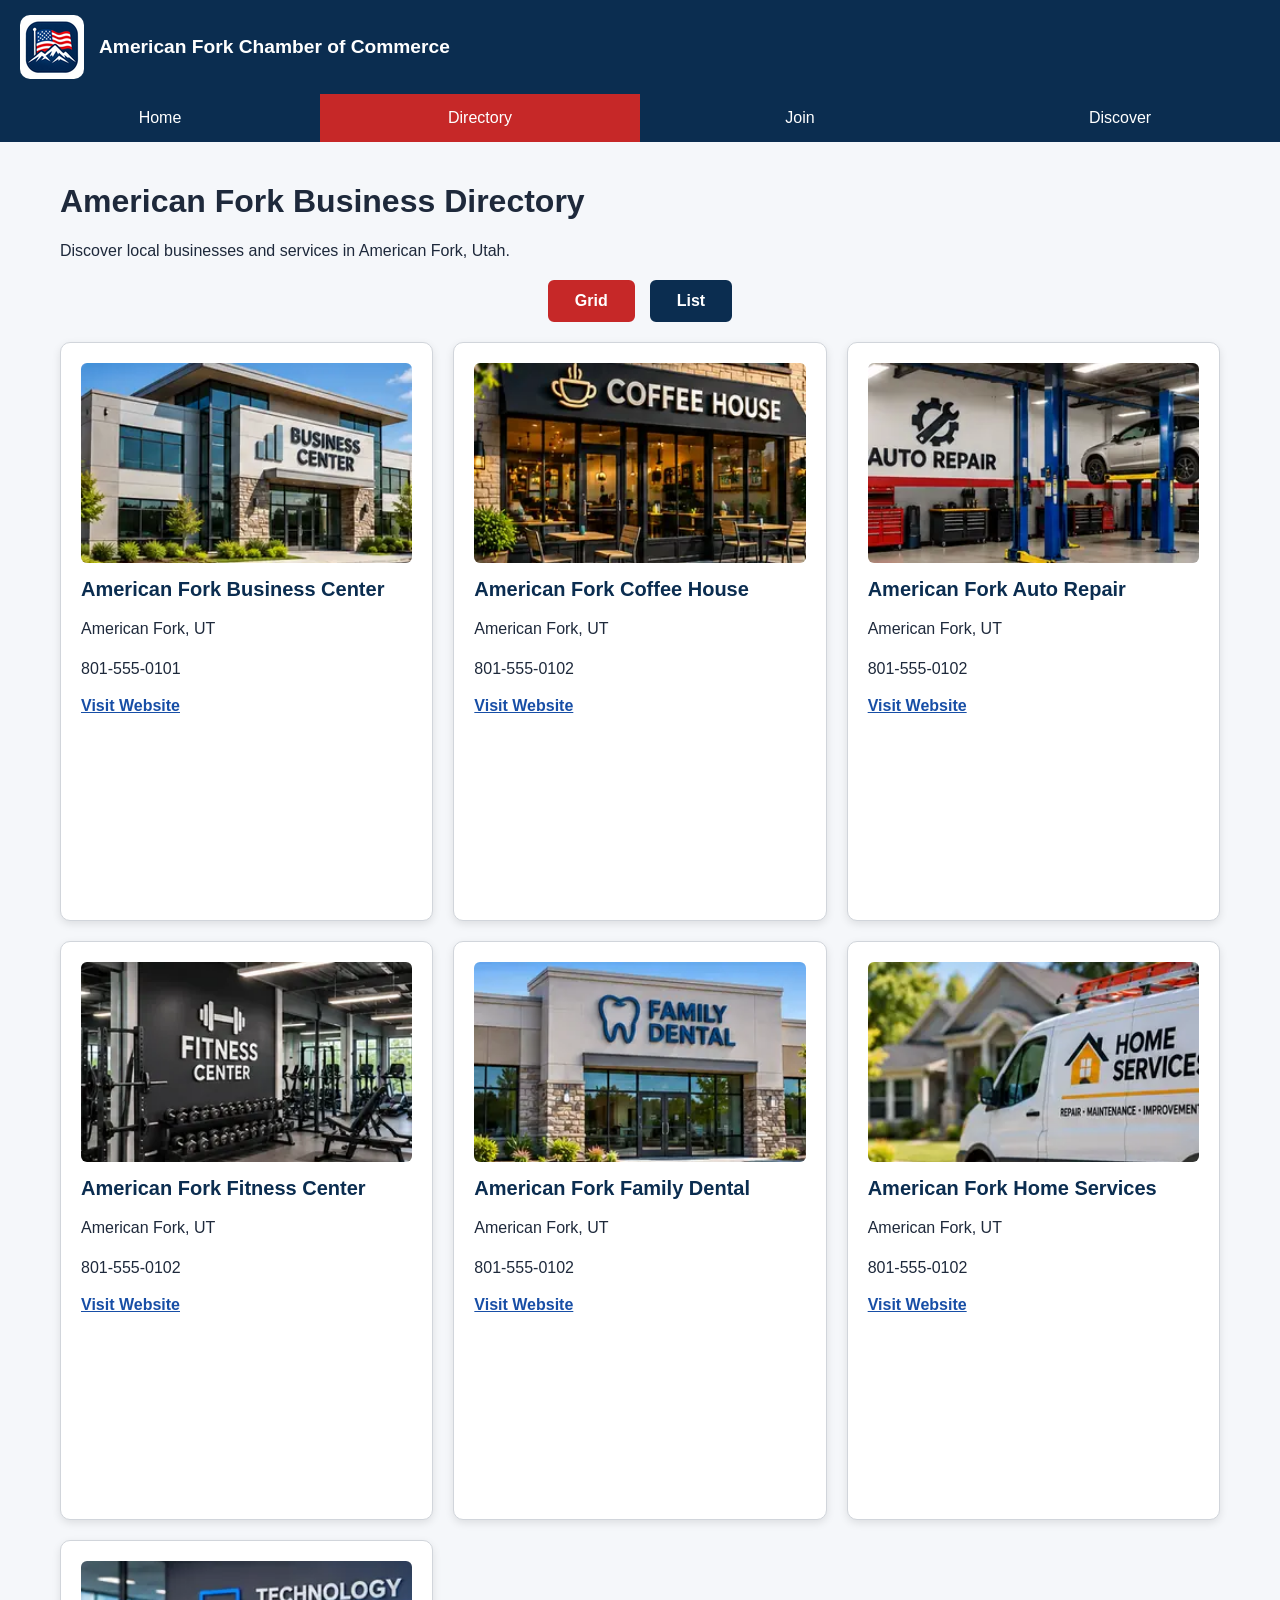
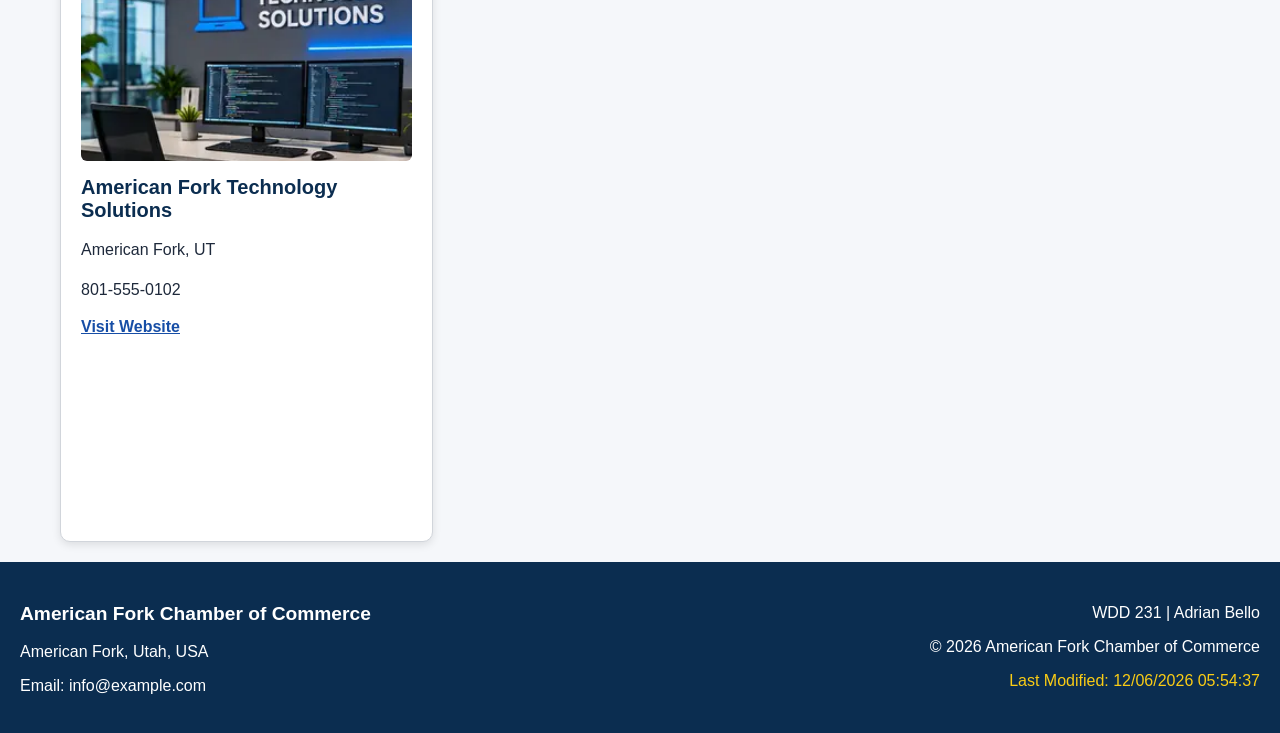
==== chamber/directory.html @ 8da2272c "Complete W02 Chamber Directory Page" ====
<!DOCTYPE html>
<html lang="en">
<head>
    <meta charset="UTF-8">
    <meta name="viewport" content="width=device-width, initial-scale=1.0">
    <title>American Fork Chamber of Commerce | Directory</title>
    <meta name="description" content="Explore local businesses, services, and contact information in American Fork, Utah.">
    <meta name="author" content="Adrian Bello">
    <meta property="og:title" content="American Fork Chamber of Commerce | Directory">
    <meta property="og:description" content="Discover local businesses and services in American Fork, Utah.">
    <meta property="og:url" content="https://belloadrian778.github.io/wdd231/chamber/directory.html">
    <meta property="og:image" content="https://belloadrian778.github.io/wdd231/chamber/images/american-fork.webp">
    <link rel="icon" href="images/favicon.png" type="image/png">
    <script src="scripts/directory.js" defer></script>
    <link rel="stylesheet" href="styles/normalize.css">
    <link rel="stylesheet" href="styles/small.css">
    <link rel="stylesheet" href="styles/larger.css" media="(min-width: 768px)">
    
</head>
<body>
    <header>
    <img src="images/favicon.png" alt="American Fork Chamber of Commerce logo" width="64" height="64">
    <span>American Fork Chamber of Commerce</span>
</header>

<button id="menu-button" type="button"
        aria-label="Toggle navigation menu"
        aria-expanded="false"
        aria-controls="main-nav">
    ☰
</button>

<nav id="main-nav">
    <ul>
        <li><a href="index.html">Home</a></li>
        <li><a href="directory.html" aria-current="page">Directory</a></li>
        <li><a href="join.html">Join</a></li>
        <li><a href="discover.html">Discover</a></li>
    </ul>
</nav>

<main>
    <h1>American Fork Business Directory</h1>
    <p>Discover local businesses and services in American Fork, Utah.</p>
    <div class="view-buttons">
        <button id="grid" class="active" type="button" aria-label="Grid view">
            Grid
        </button>
        <button id="list" type="button" aria-label="List view">
            List
        </button>
    </div>
    <section id="members" class="grid">
    </section>
</main>

<footer>
    <div class="footer-contact">
        <h2>American Fork Chamber of Commerce</h2>
        <p>American Fork, Utah, USA</p>
        <p>Email: info@example.com</p>
    </div>

    <div class="footer-info">
        <p>WDD 231 | Adrian Bello</p>
        <p>&copy; <span id="currentyear"></span> American Fork Chamber of Commerce</p>
        <p id="lastModified"></p>
    </div>
</footer>

</body>
</html>
---- chamber/styles/small.css ----
:root {
    --primary-color: #0b2d50;
    --secondary-color: #c62828;
    --background-color: #f5f7fa;
    --text-color: #1e293b;
    --white: #ffffff;
}

body {
    font-family: Arial, Helvetica, sans-serif;
    margin: 0;
    background-color: var(--background-color);
    color: var(--text-color);
}

header {
    display: flex;
    align-items: center;
    gap: 15px;
    padding: 15px 20px;
    background-color: var(--primary-color);
    color: var(--white);
}

header img {
    width: 64px;
    height: 64px;
    border-radius: 10px;
}

header span {
    font-size: 1.2rem;
    font-weight: bold;
}

nav {
    background-color: var(--primary-color);
}

nav ul {
    list-style: none;
    padding: 0;
    margin: 0;
}

nav a {
    display: block;
    color: var(--white);
    text-decoration: none;
    padding: 15px 20px;
    text-align: center;
}

nav a:hover,
nav a[aria-current="page"] {
    background-color: var(--secondary-color);
}

#menu-button {
    display: block;
    width: 100%;
    padding: 12px;
    background-color: var(--primary-color);
    color: var(--white);
    border: none;
    font-size: 1.5rem;
    cursor: pointer;
}

#main-nav {
    display: none;
}

#main-nav.open {
    display: block;
}

main {
    max-width: 1200px;
    margin: 0 auto;
    padding: 20px;
}

#members {
    margin-top: 20px;
    min-height: 1800px;
}

#members.grid {
    display: grid;
    grid-template-columns: 1fr;
    gap: 20px;
}

.member-card {
    background-color: var(--white);
    border: 1px solid #d1d5db;
    border-radius: 10px;
    padding: 20px;
    box-shadow: 0 3px 8px rgba(0, 0, 0, 0.1);
    overflow: hidden;
}

.member-card img {
    display: block;
    width: 100%;
    aspect-ratio: 3 / 2;
    object-fit: cover;
    border-radius: 6px;
}

.member-card h2 {
    color: var(--primary-color);
    font-size: 1.25rem;
    margin: 15px 0;
}

.member-card p {
    line-height: 1.5;
}

.member-card a {
    color: #174ea6;
    font-weight: bold;
}

.view-buttons {
    display: flex;
    justify-content: center;
    gap: 15px;
    margin: 20px 0;
}

.view-buttons button {
    padding: 10px 25px;
    background-color: var(--primary-color);
    color: var(--white);
    border: 2px solid var(--primary-color);
    border-radius: 6px;
    font-size: 1rem;
    font-weight: bold;
    cursor: pointer;
}

.view-buttons button:hover {
    background-color: var(--secondary-color);
    border-color: var(--secondary-color);
}

.view-buttons button:focus-visible {
    outline: 3px solid var(--secondary-color);
    outline-offset: 3px;
}

#members.list {
    display: flex;
    flex-direction: column;
    gap: 10px;
}

#members.list .member-card {
    display: block;
    padding: 15px;
    box-shadow: none;
    border-radius: 4px;
}

#members.list .member-card:nth-child(even) {
    background-color: #e2e8f0;
}

#members.list .member-card img {
    display: none;
}

#members.list .member-card h2 {
    font-size: 1rem;
    margin: 5px 0;
}

.view-buttons button.active {
    background-color: var(--secondary-color);
    border-color: var(--secondary-color);
}

footer {
    background-color: var(--primary-color);
    color: var(--white);
    padding: 25px 20px;
    text-align: center;
}

footer h2 {
    font-size: 1.2rem;
    margin-bottom: 15px;
}

footer p {
    margin: 10px 0;
    line-height: 1.5;
}

.footer-info {
    margin-top: 20px;
    padding-top: 15px;
    border-top: 1px solid #94a3b8;
}

#lastModified {
    color: #facc15;
}
---- chamber/styles/larger.css ----
#menu-button {
    display: none;
}

#main-nav,
#main-nav.open {
    display: block;
}

#main-nav ul {
    display: flex;
    justify-content: center;
}

#main-nav li {
    flex: 1;
}

#main-nav a {
    text-align: center;
}

#members.grid {
    grid-template-columns: repeat(2, minmax(0, 1fr));
}

@media (min-width: 1024px) {
    #members.grid {
        grid-template-columns: repeat(3, minmax(0, 1fr));
    }
}

footer {
    display: flex;
    justify-content: space-between;
    align-items: center;
    gap: 30px;
    text-align: left;
}

.footer-contact,
.footer-info {
    flex: 1;
}

.footer-info {
    margin-top: 0;
    padding-top: 0;
    border-top: none;
    text-align: right;
}
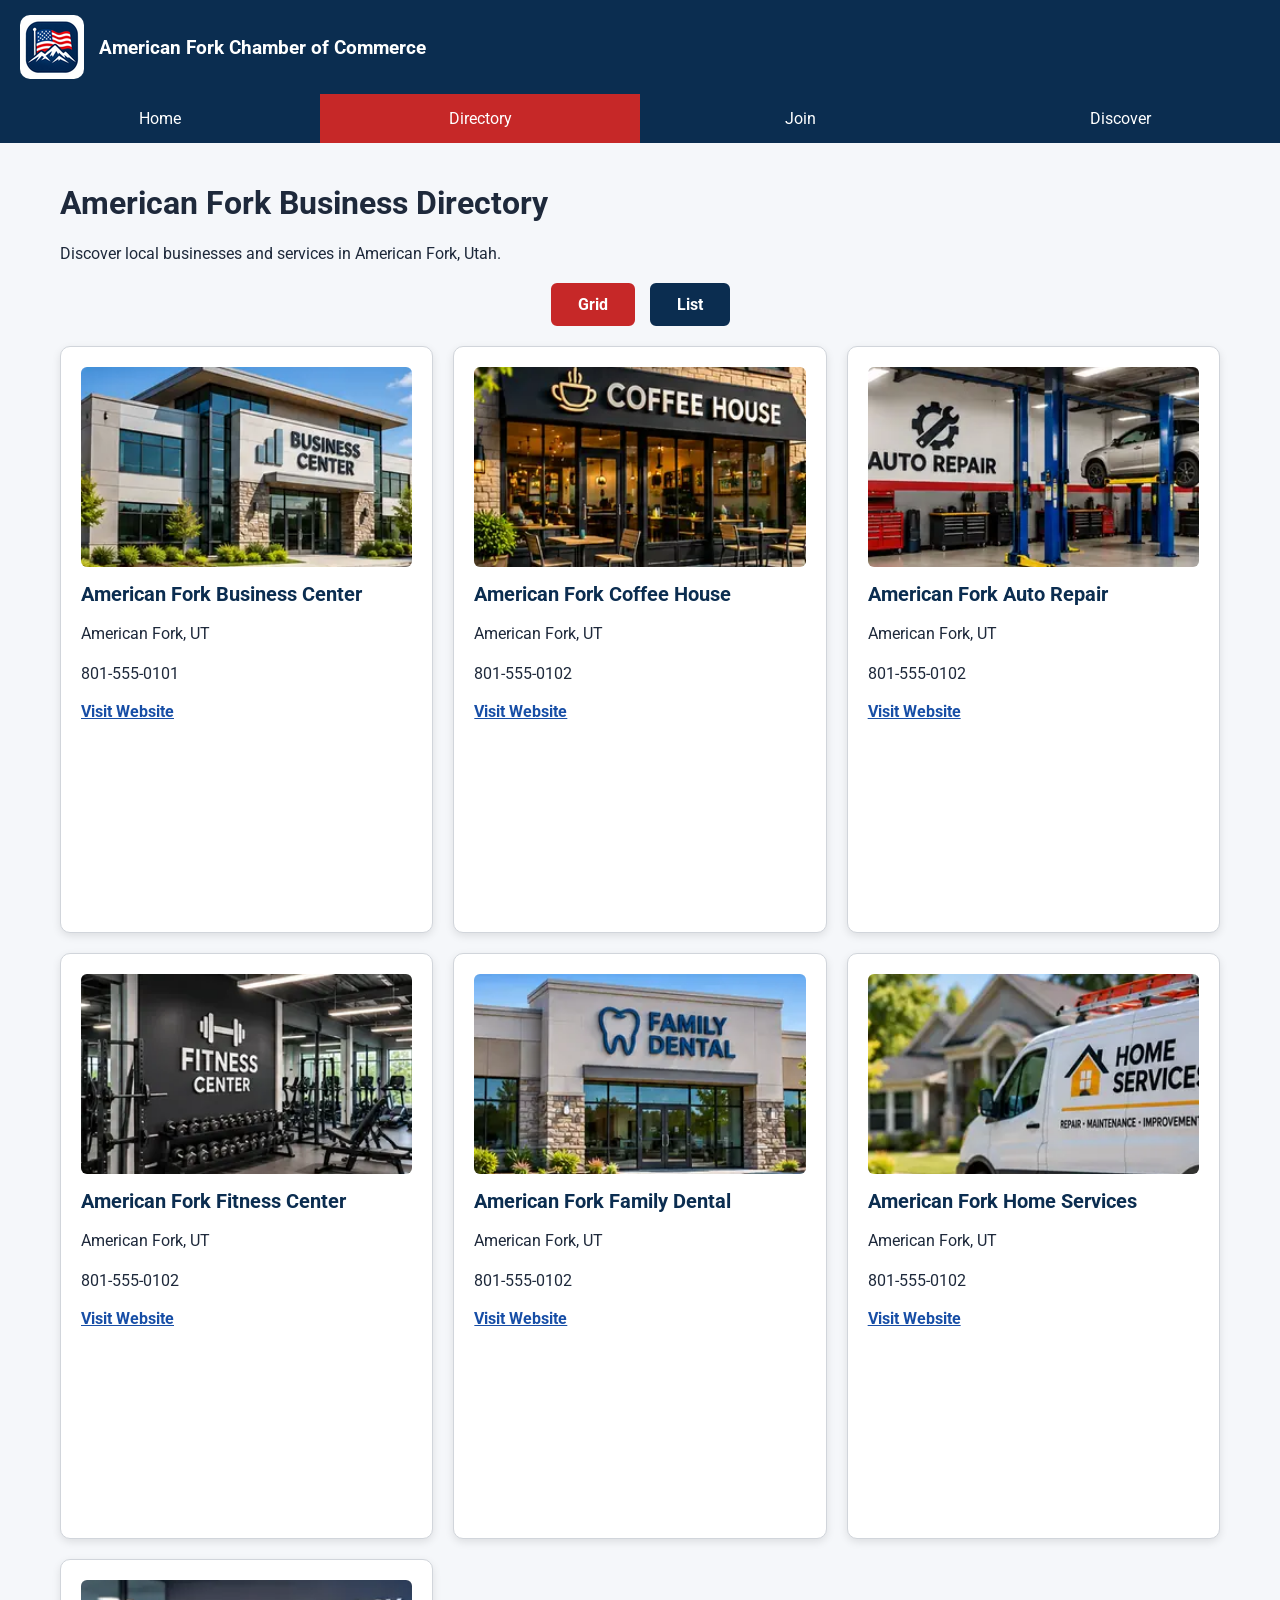
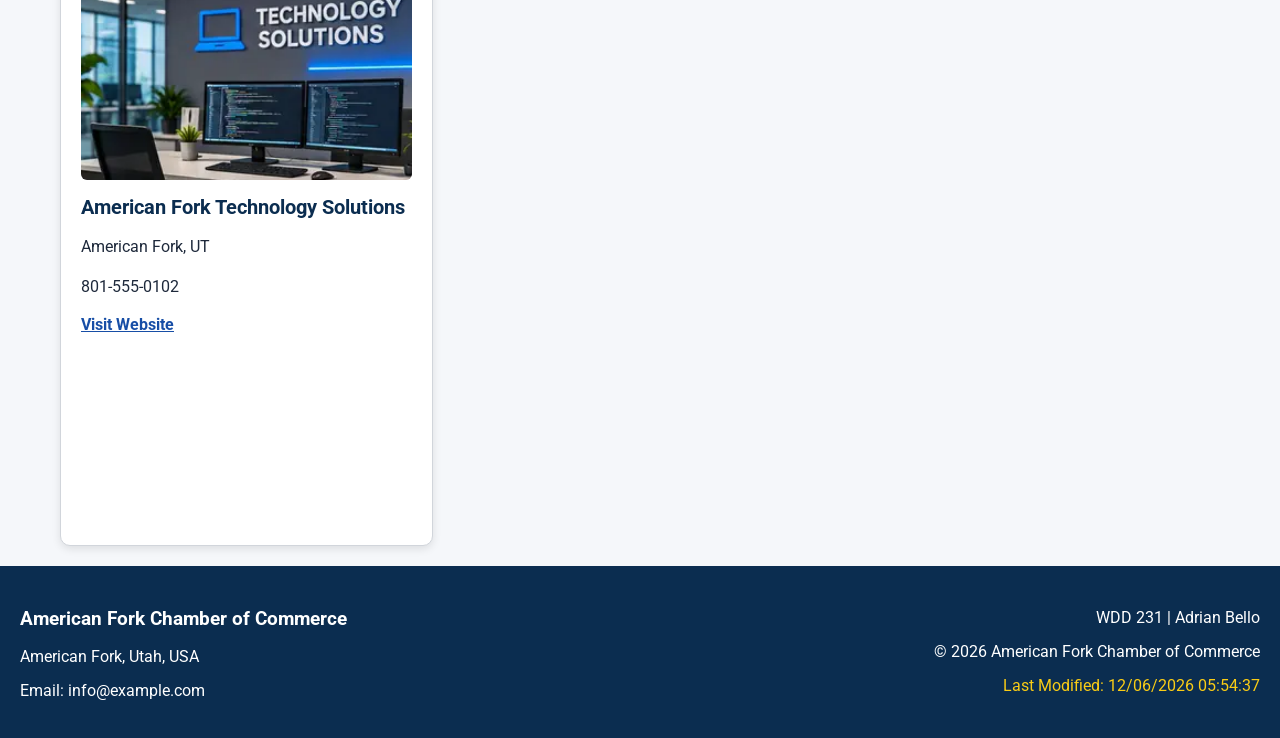
==== commit 077878c1: "upp" ====
--- a/chamber/directory.html
+++ b/chamber/directory.html
@@ -12,6 +12,9 @@
     <meta property="og:image" content="https://belloadrian778.github.io/wdd231/chamber/images/american-fork.webp">
     <link rel="icon" href="images/favicon.png" type="image/png">
     <script src="scripts/directory.js" defer></script>
+    <link rel="preconnect" href="https://fonts.googleapis.com">
+    <link rel="preconnect" href="https://fonts.gstatic.com" crossorigin>
+    <link href="https://fonts.googleapis.com/css2?family=Roboto:wght@400;500;700&display=swap" rel="stylesheet">
     <link rel="stylesheet" href="styles/normalize.css">
     <link rel="stylesheet" href="styles/small.css">
     <link rel="stylesheet" href="styles/larger.css" media="(min-width: 768px)">
--- a/chamber/styles/small.css
+++ b/chamber/styles/small.css
@@ -7,7 +7,7 @@
 }
 
 body {
-    font-family: Arial, Helvetica, sans-serif;
+    font-family: 'Roboto', Arial, sans-serif;
     margin: 0;
     background-color: var(--background-color);
     color: var(--text-color);
